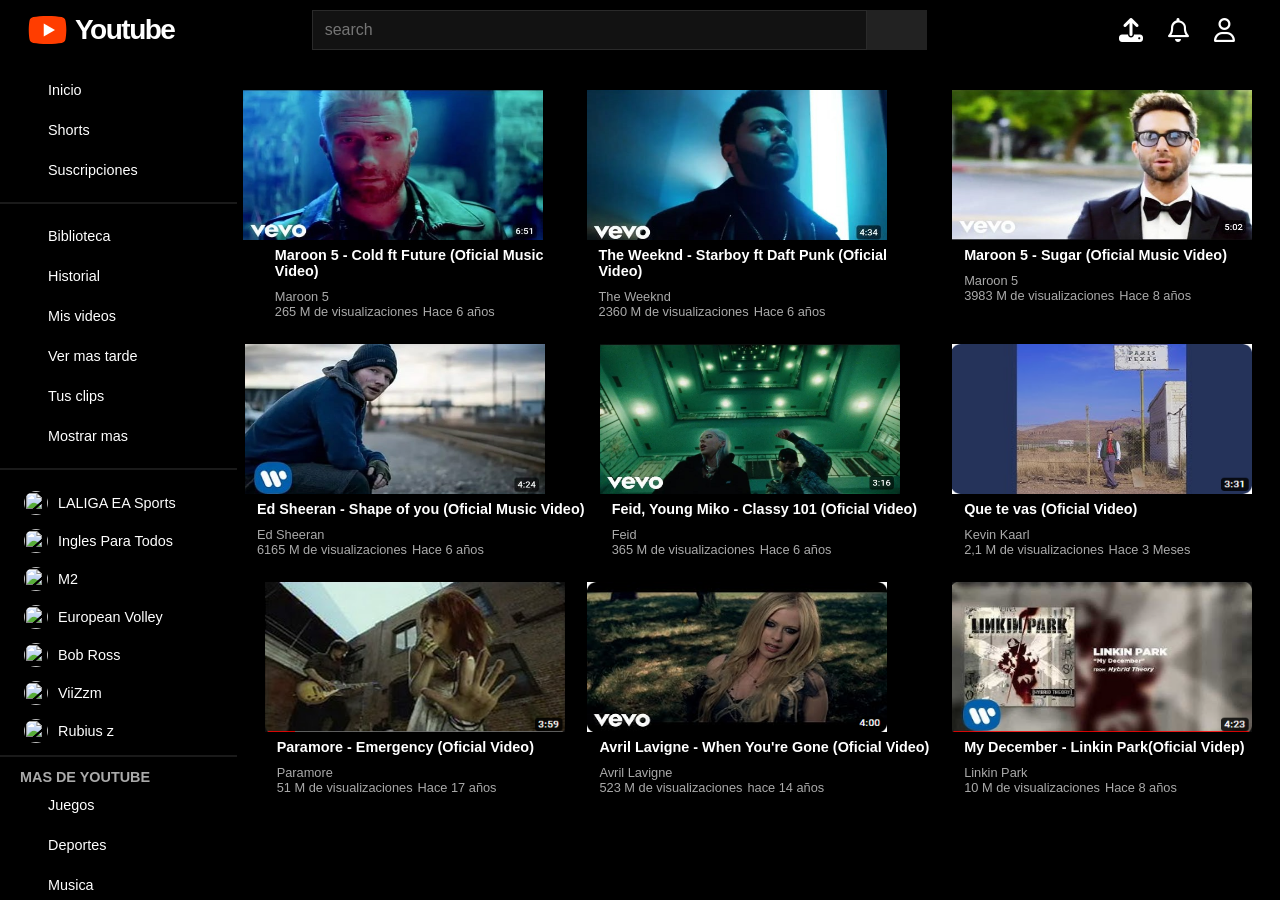
==== index.html @ f1688d09 "index" ====
<!DOCTYPE html>
<html lang="en">
  <head>
    <meta charset="UTF-8" />
    <meta name="viewport" content="width=device-width, initial-scale=1.0" />
    <title>Document</title>
    <link rel="stylesheet" href="./css/youtube.css" />
    <link
      rel="stylesheet"
      href="https://cdnjs.cloudflare.com/ajax/libs/remixicon/4.0.1/remixicon.css"
      integrity="sha512-ZH3KB6wI5ADHaLaez5ynrzxR6lAswuNfhlXdcdhxsvOUghvf02zU1dAsOC6JrBTWbkE1WNDNs5Dcfz493fDMhA=="
      crossorigin="anonymous"
      referrerpolicy="no-referrer"
    />
    <link
      rel="stylesheet"
      href="https://cdnjs.cloudflare.com/ajax/libs/font-awesome/6.5.1/css/all.min.css"
      integrity="sha512-DTOQO9RWCH3ppGqcWaEA1BIZOC6xxalwEsw9c2QQeAIftl+Vegovlnee1c9QX4TctnWMn13TZye+giMm8e2LwA=="
      crossorigin="anonymous"
      referrerpolicy="no-referrer"
    />
  </head>
  <body>
    <!--header y aside-->
    <div class="header">
      <div class="logo-contenedor">
        <i class="ri-menu-line"></i>
        <div class="logo">
          <div class="logo-svg">
            <svg
              xmlns="http://www.w3.org/2000/svg"
              x="0px"
              y="0px"
              width="25"
              height="25"
              viewBox="0 0 48 48"
            >
              <path
                fill="#FF3D00"
                d="M43.2,33.9c-0.4,2.1-2.1,3.7-4.2,4c-3.3,0.5-8.8,1.1-15,1.1c-6.1,0-11.6-0.6-15-1.1c-2.1-0.3-3.8-1.9-4.2-4C4.4,31.6,4,28.2,4,24c0-4.2,0.4-7.6,0.8-9.9c0.4-2.1,2.1-3.7,4.2-4C12.3,9.6,17.8,9,24,9c6.2,0,11.6,0.6,15,1.1c2.1,0.3,3.8,1.9,4.2,4c0.4,2.3,0.9,5.7,0.9,9.9C44,28.2,43.6,31.6,43.2,33.9z"
              ></path>
              <path fill="#FFF" d="M20 31L20 17 32 24z"></path>
            </svg>
          </div>
          <h1 id="logo-txt">Youtube</h1>
        </div>
      </div>
      <div class="contenedor-busqueda">
        <form action="">
          <input type="text" placeholder="search" />
        </form>
        <div class="boton-busqueda"><i class="ri-search-line"></i></div>
        <div class="boton-mic"><i class="ri-mic-fill"></i></div>
      </div>
      <div class="perfil-contenedor">
        <i class="fa-solid fa-upload"></i>
        <i class="fa-regular fa-bell"></i>
        <i class="fa-regular fa-user"></i>
      </div>
    </div>

    <!--videos del main-->
    <div class="contenedor-body">
      <div class="sidebar">
        <div class="sidebar-items">
          <a href="#" class="sidebar-item"
            ><i class="ri-home-5-line"></i>Inicio</a
          >
          <a href="#" class="sidebar-item"
            ><i class="ri-compass-3-line"></i>Shorts</a
          >
          <a href="#" class="sidebar-item"
            ><i class="ri-wireless-charging-line"></i>Suscripciones</a
          >

          <hr />
          <a href="#" class="sidebar-item"
            ><i class="ri-links-line"></i>Biblioteca</a
          >
          <a href="#" class="sidebar-item"
            ><i class="ri-history-line"></i>Historial</a
          >
          <a href="#" class="sidebar-item"
            ><i class="ri-video-line"></i>Mis videos</a
          >
          <a href="#" class="sidebar-item"
            ><i class="ri-time-line"></i>Ver mas tarde</a
          >
          <a href="#" class="sidebar-item"
            ><i class="ri-play-list-2-line"></i>Tus clips</a
          >
          <a href="#" class="sidebar-item"
            ><i class="ri-arrow-down-s-line"></i>Mostrar mas</a
          >

          <hr />
          <div class="suscripciones">
            <div class="canales-txt">
              <img
                id="img"
                draggable="false"
                class="style-scope yt-img-shadow"
                height="24"
                width="24"
                alt=""
                src="https://yt3.ggpht.com/OVP6IGRLXliriQ3Dd-Db-CcdD6yNnj0AssbIFYW8wLPyvmTxib80C0q5TOS2vEtL9IarzQNolxQ=s88-c-k-c0x00ffffff-no-rj"
              />
              <p>LALIGA EA Sports</p>
            </div>
            <div class="canales-txt">
              <img
                id="img"
                draggable="false"
                class="style-scope yt-img-shadow"
                height="24"
                width="24"
                alt=""
                src="https://yt3.ggpht.com/MznGVYZRcHS9CMGZZm9ev8XUfIhXkVyL7HyWANi-tYaa_Q1lMn6mw01kzwGaaFnhwfVZQIrD=s88-c-k-c0x00ffffff-no-rj"
              />
              <p>Ingles Para Todos</p>
            </div>
            <div class="canales-txt">
              <img
                id="img"
                draggable="false"
                class="style-scope yt-img-shadow"
                height="24"
                width="24"
                alt=""
                src="https://yt3.ggpht.com/ytc/AIf8zZT7I9fm_Kbq04Z_8jks2UROH0u6z5M_yr2vdWLkYw=s88-c-k-c0x00ffffff-no-rj"
              />
              <p>M2</p>
            </div>
            <div class="canales-txt">
              <img
                id="img"
                draggable="false"
                class="style-scope yt-img-shadow"
                height="24"
                width="24"
                alt=""
                src="https://yt3.ggpht.com/jLxBBAerHqBqVtnEddBYAb02EopKuDGC3WidlVA714cJtjG9ItFjOfgp630nIbF-4uBPhxOX1Q=s88-c-k-c0x00ffffff-no-rj"
              />
              <p>European Volley</p>
            </div>
            <div class="canales-txt">
              <img
                id="img"
                draggable="false"
                class="style-scope yt-img-shadow"
                height="24"
                width="24"
                alt=""
                src="https://yt3.ggpht.com/ZJGwKd4H-lsmPo6cZ2WJ7aaU6uRJYOAmj-MDIDy_Se0sUu3iM41hG3KXgVz690DeEPRqxaKx=s88-c-k-c0x00ffffff-no-rj"
              />
              <p>Bob Ross</p>
            </div>
            <div class="canales-txt">
              <img
                id="img"
                draggable="false"
                class="style-scope yt-img-shadow"
                height="24"
                width="24"
                alt=""
                src="https://yt3.ggpht.com/YGPEedlNibfZPWgU34TrM9OvcUqpW7l-pTXacFFbCKCKZbrdaYdu6-anGa9VOlvmbBs4rhKSHw=s88-c-k-c0x00ffffff-no-rj"
              />
              <p>ViiZzm</p>
            </div>
            <div class="canales-txt">
              <img
                id="img"
                draggable="false"
                class="style-scope yt-img-shadow"
                height="24"
                width="24"
                alt=""
                src="https://yt3.ggpht.com/ytc/AIf8zZTbBHWdBOpzDOnwKL0l68ZOkzCoEAEL6NSBMAjKRw=s88-c-k-c0x00ffffff-no-rj"
              />
              <p>Rubius z</p>
            </div>
          </div>
          <hr />
          <h4 class="mas">Mas de Youtube</h4>
          <a href="#" class="sidebar-item"
            ><i class="ri-keyboard-box-line"></i>Juegos</a
          >
          <a href="#" class="sidebar-item"
            ><i class="ri-award-line"></i>Deportes</a
          >
          <a href="#" class="sidebar-item"
            ><i class="ri-music-line"></i>Musica</a
          >
        </div>
      </div>
      <!--Videos del main-->
      <div class="contenedor-video">
        <div class="video-contenido-cover">
          <div class="contenido-video">
            <a href="cold.html" class="video-caja">
              <img src="./imagenes/cold.jpeg" width="300px" height="150px" />
            </a>
            <div class="video-detalles">
              <div class="channel-logo"></div>
              <div class="detalles">
                <h3 class="title">
                  Maroon 5 - Cold ft Future (Oficial Music Video)
                </h3>
                <div class="canal-nombre">Maroon 5</div>
                <div class="vistas-tiempo">
                  <div class="vistas">265 M de visualizaciones</div>
                  <div class="tiempo">Hace 6 años</div>
                </div>
              </div>
            </div>
          </div>
        </div>
        <div class="video-contenido-cover">
          <div class="contenido-video">
            <a href="#" class="video-caja">
              <img
                src="./imagenes/Starboy.jpeg"
                width="300px"
                height="150px"
                width="300px"
                height="150px"
              />
            </a>
            <div class="video-detalles">
              <div class="detalles">
                <h3 class="title">
                  The Weeknd - Starboy ft Daft Punk (Oficial Video)
                </h3>
                <div class="canal-nombre">The Weeknd</div>
                <div class="vistas-tiempo">
                  <div class="vistas">2360 M de visualizaciones</div>
                  <div class="tiempo">Hace 6 años</div>
                </div>
              </div>
            </div>
          </div>
        </div>
        <div class="video-contenido-cover">
          <div class="contenido-video">
            <a href="#" class="video-caja">
              <img
                src="./imagenes/WhatsApp Image 2023-12-25 at 1.57.15 PM.jpeg"
                width="300px"
                height="150px"
              />
              <p></p>
            </a>
            <div class="video-detalles">
              <div class="detalles">
                <h3 class="title">Maroon 5 - Sugar (Oficial Music Video)</h3>
                <div class="canal-nombre">Maroon 5</div>
                <div class="vistas-tiempo">
                  <div class="vistas">3983 M de visualizaciones</div>
                  <div class="tiempo">Hace 8 años</div>
                </div>
              </div>
            </div>
          </div>
        </div>
        <div class="video-contenido-cover">
          <div class="contenido-video">
            <a href="#" class="video-caja">
              <img
                src="./imagenes/WhatsApp Image 2 2023-12-25 at 1.57.15 PM.jpeg"
                width="300px"
                height="150px"
              />
              <p></p>
            </a>
            <div class="video-detalles">
              <div class="detalles">
                <h3 class="title">
                  Ed Sheeran - Shape of you (Oficial Music Video)
                </h3>
                <div class="canal-nombre">Ed Sheeran</div>
                <div class="vistas-tiempo">
                  <div class="vistas">6165 M de visualizaciones</div>
                  <div class="tiempo">Hace 6 años</div>
                </div>
              </div>
            </div>
          </div>
        </div>
        <div class="video-contenido-cover">
          <div class="contenido-video">
            <a href="#" class="video-caja">
              <img src="./imagenes/classy.jpg" width="300px" height="150px" />
              <p></p>
            </a>
            <div class="video-detalles">
              <div class="detalles">
                <h3 class="title">
                  Feid, Young Miko - Classy 101 (Oficial Video)
                </h3>
                <div class="canal-nombre">Feid</div>
                <div class="vistas-tiempo">
                  <div class="vistas">365 M de visualizaciones</div>
                  <div class="tiempo">Hace 6 años</div>
                </div>
              </div>
            </div>
          </div>
        </div>
        <div class="video-contenido-cover">
          <div class="contenido-video">
            <a href="#" class="video-caja">
              <img
                src="./imagenes/kevinkaarl.png"
                width="300px"
                height="150px"
              />
            </a>
            <div class="video-detalles">
              <div class="detalles">
                <h3 class="title">Que te vas (Oficial Video)</h3>
                <div class="canal-nombre">Kevin Kaarl</div>
                <div class="vistas-tiempo">
                  <div class="vistas">2,1 M de visualizaciones</div>
                  <div class="tiempo">Hace 3 Meses</div>
                </div>
              </div>
            </div>
          </div>
        </div>
        <div class="video-contenido-cover">
          <div class="contenido-video">
            <a href="#" class="video-caja">
              <img
                src="./imagenes/paramore-video.png"
                width="300px"
                height="150px"
              />
            </a>
            <div class="video-detalles">
              <div class="detalles">
                <h3 class="title">Paramore - Emergency (Oficial Video)</h3>
                <div class="canal-nombre">Paramore</div>
                <div class="vistas-tiempo">
                  <div class="vistas">51 M de visualizaciones</div>
                  <div class="tiempo">Hace 17 años</div>
                </div>
              </div>
            </div>
          </div>
        </div>
        <div class="video-contenido-cover">
          <div class="contenido-video">
            <a href="#" class="video-caja">
              <img
                src="./imagenes/avrillaviogne.png"
                width="300px"
                height="150px"
              />
            </a>
            <div class="video-detalles">
              <div class="detalles">
                <h3 class="title">
                  Avril Lavigne - When You're Gone (Oficial Video)
                </h3>
                <div class="canal-nombre">Avril Lavigne</div>
                <div class="vistas-tiempo">
                  <div class="vistas">523 M de visualizaciones</div>
                  <div class="tiempo">hace 14 años</div>
                </div>
              </div>
            </div>
          </div>
        </div>
        <div class="video-contenido-cover">
          <div class="contenido-video">
            <a href="#" class="video-caja">
              <img
                src="./imagenes/linkin park.png"
                width="300px"
                height="150px"
              />
            </a>
            <div class="video-detalles">
              <div class="detalles">
                <h3 class="title">My December - Linkin Park(Oficial Videp)</h3>
                <div class="canal-nombre">Linkin Park</div>
                <div class="vistas-tiempo">
                  <div class="vistas">10 M de visualizaciones</div>
                  <div class="tiempo">Hace 8 años</div>
                </div>
              </div>
            </div>
          </div>
        </div>
      </div>
    </div>
  </body>


  </html>
---- css/youtube.css ----
* {
  font-family: Arial, Helvetica, sans-serif;
  padding: 0;
  margin: 0;
  box-sizing: border-box;
  scroll-behavior: smooth;
  background-color: black;
}

/*Barra nav y aside*/
.header {
  position: fixed;
  top: 0;
  left: 0;
  width: 100%;
  background-color: #212121;
}

.header {
  position: fixed;
  top: 0;
  left: 0;
  width: 100%;
  background-color: black;
  display: flex;
  align-items: center;
  justify-content: center;
  justify-content: space-between;
  padding: 5px 25px;
  padding-right: 45px;
}

i {
  font-size: 1.5rem;
  color: #fff;
}

.logo-svg {
  position: relative;
  height: 20px;
  width: 20px;
}

/*Barra nav y aside*/
i {
  font-size: 1.5rem;
  color: #fff;
}

.logo-svg {
  position: relative;
  height: 50px;
  width: 50px;
}

svg {
  position: absolute;
  top: 0;
  left: 0;
  width: 90%;
  height: 100%;
  object-fit: cover;
}

#logo-txt {
  letter-spacing: -1.5px;
  color: #fff;
}

h1 {
  font-size: 1.5rem;
}

h4 {
  font-size: 0.9rem;
  text-transform: uppercase;
  color: #aaa;
  margin-left: 20px;
}

i {
  font-size: 1.5rem;
  color: #fff;
  cursor: pointer;
}

p,
a {
  font-size: 0.9rem;
}

hr {
  border: 1px solid rgba(255, 255, 255, 0.1);
  margin: 12px 0;
}

/*Scrollbar estilo*/
::-webkit-scrollbar {
  width: 8px;
}

::-webkit-scrollbar-track {
  background: none;
}

::-webkit-scrollbar-thumb {
  background: transparent;
  border-radius: 5px;
}

.sidebar:hover::-webkit-scrollbar-thumb {
  background: #717171;
}

::-webkit-scrollbar-thumb:hover {
  background: #888;
}

.logo {
  display: flex;
  align-items: center;
}

.logo-contenedor {
  display: flex;
  align-items: center;
}

.contenedor-busqueda {
  display: flex;
  align-items: center;
  flex: 0 1 685px;
  margin-left: 40px;
}

.contenedor-busqueda form {
  position: relative;
  width: 100%;
}

.contenedor-busqueda input {
  height: 40px;
  display: flex;
  align-items: center;
  width: 100%;
  background-color: #121212;
  border: 1px solid rgba(255, 255, 255, 0.1);
  padding: 12px;
  color: #fff;
  font-size: 1rem;
}

.boton-busqueda {
  min-width: 60px;
  height: 40px;
  display: flex;
  align-items: center;
  justify-content: center;
  z-index: 20;
  background-color: black;
  outline: none;
  border: none;
}

.boton-mic {
  min-width: 60px;
  height: 40px;
  border-radius: 50%;
  outline: none;
  border: none;
  margin-left: 10px;
  display: flex;
  align-items: center;
  justify-content: center;
  background-color: black;
}

.perfil-contenedor {
  display: flex;
  align-items: center;
}

.perfil-contenedor i {
  margin-left: 25px;
}

/*aside*/
.contenedor-body {
  display: flex;
  position: fixed;
  height: calc(100vh - 60px);
  top: 60px;
}

.sidebar {
  background-color: black;
  padding-top: 10px;
  width: 240px;
  overflow-y: scroll;
  color: #fff;
}

.sidebar a {
  text-decoration: none;
  color: #fff;
}

.sidebar-items {
  display: flex;
  flex-direction: column;
}

.sidebar-item {
  display: flex;
  align-items: center;
  padding: 0 24px;
  cursor: pointer;
  height: 40px;
}

.sidebar-item:hover {
  background-color: #4c4c4c;
}

.sidebar-item i {
  margin-right: 24px;
}

.suscripciones {
  display: flex;
  flex-direction: column;
  padding: 0 24px;
  gap: 14px;
  margin-top: 4%;
}

.canales-txt:hover {
  background-color: #4c4c4c;
  cursor: pointer;
}

.canales-txt {
  display: flex;
  gap: 10px;
  align-items: center;
}

.suscripciones img {
  border-radius: 50%;
}
/*Para abajo main, seccion de videos, reels etc*/


input {
  color: white;
}

.inicio {
  position: sticky;
  justify-content: center;
  align-items: center;
  color: white;
  z-index: -1;
}

.buscador {
  display: flex;
  color: white;
  width: 150px;
}

.preferencias {
  display: grid;
  grid-template-columns: repeat(7, 1fr);
  gap: 10px;
  padding: 15px;
  justify-items: center;
  align-content: center;
  color: white;
}

h1 {
  font-size: 28px;
}

.logo {
  display: flex;
  align-items: center;
}

.logo-contenedor {
  display: flex;
  align-items: center;
}

.contenedor-busqueda {
  display: flex;
  align-items: center;
  flex: 0 1 685px;
  margin-left: 40px;
}

.contenedor-busqueda form {
  position: relative;
  width: 100%;
}

.contenedor-busqueda input {
  height: 40px;
  display: flex;
  align-items: center;
  width: 100%;
  background-color: #121212;
  border: 1px solid rgba(255, 255, 255, 0.1);
  padding: 12px;
  color: #fff;
  font-size: 1rem;
}

.boton-busqueda {
  min-width: 60px;
  height: 40px;
  display: flex;
  align-items: center;
  justify-content: center;
  z-index: 20;
  background-color: #222222;
  outline: none;
  border: none;
}

.boton-mic {
  min-width: 60px;
  height: 40px;
  border-radius: 50%;
  outline: none;
  border: none;
  margin-left: 10px;
  display: flex;
  align-items: center;
  justify-content: center;
  background-color: black;
}

.perfil-contenedor {
  display: flex;
  align-items: center;
}

.perfil-contenedor i {
  margin-left: 25px;
}

aside .contenedor-body {
  display: flex;
  position: fixed;
  height: calc(100vh -60px);
  top: 60px;
}

.sidebar {
  background-color: black;
}

/*Para abajo main, seccion de videos, reels etc*/

#logo-txt {
  letter-spacing: -1.5px;
  color: white;
  display: flex;
}

input {
  color: white;
}

h2 {
  color: white;
  padding-left: 50px;
  padding-top: 50px;
}

.reels {
  display: grid;
  grid-template-columns: repeat(2, 1fr);
  gap: 10px;
  justify-items: center;
  padding: 5px;
  color: white;
}
.inicio {
  position: sticky;
  justify-content: center;
  align-items: center;
  color: white;
  z-index: -1;
}

.buscador {
  display: flex;
  color: white;
  width: 150px;
}

button {
  color: white;
  border-radius: 10%;
}

.contenedor-video {
  display: grid;
  grid-template-columns: repeat(3, 1fr);
  grid-gap: 0;
  padding: 30px 6px;
  background-color: black;
  overflow-y: scroll;
  height: calc(100vh - 166px);
  justify-items: center;
}

.video-caja {
  position: relative;
  width: auto;
  height: 145px;
  display: block;
}

.video-contenido-cover {
  position: relative;
  transition: 0.5s;
  transition-delay: 0.05s;
}

.channel-logo {
  position: relative;
  min-width: 20px;
  height: 20px;
  border-radius: 100%;
  overflow: hidden;
}

.contenido-video {
  margin-bottom: 25px;
  position: relative;
  transition: 0.5s;
  width: 100%;
}

.video-detalles {
  display: flex;
  color: #fff;
  padding-top: 12px;
}

.detalles {
  margin-left: 12px;
}

.title {
  font-size: 0.9rem;
}

.canal-nombre {
  font-size: 0.8rem;
  margin-top: 10px;
  color: #aaa;
}

.vistas-tiempo {
  display: flex;
  font-size: 0.8rem;
  color: #aaa;
}

.tiempo {
  margin-left: 5px;
}
/*shorts*/
.shorts-seccion{
  display: flex;
  flex-direction: row;
  gap: 20px;
}


/*Responsive*/

@media (max-width: 1200px) {
  .sidebar {
    width: 70px;
    overflow-x: hidden;
  }

  .mas {
    display: none;
  }
}

@media (max-width: 1050px) {
  .contenedor-video {
    grid-template-columns: repeat(2, 1fr);
  }

  .canales-txt p {
    display: none;
  }
}

@media (max-width: 820px) {
  .contenedor-video {
    grid-template-columns: 1fr;
  }

  .contenedor-busqueda {
    display: none;
  }
  .contenedor-video {
    grid-gap: 10px;
    padding: 20px;
  }
}
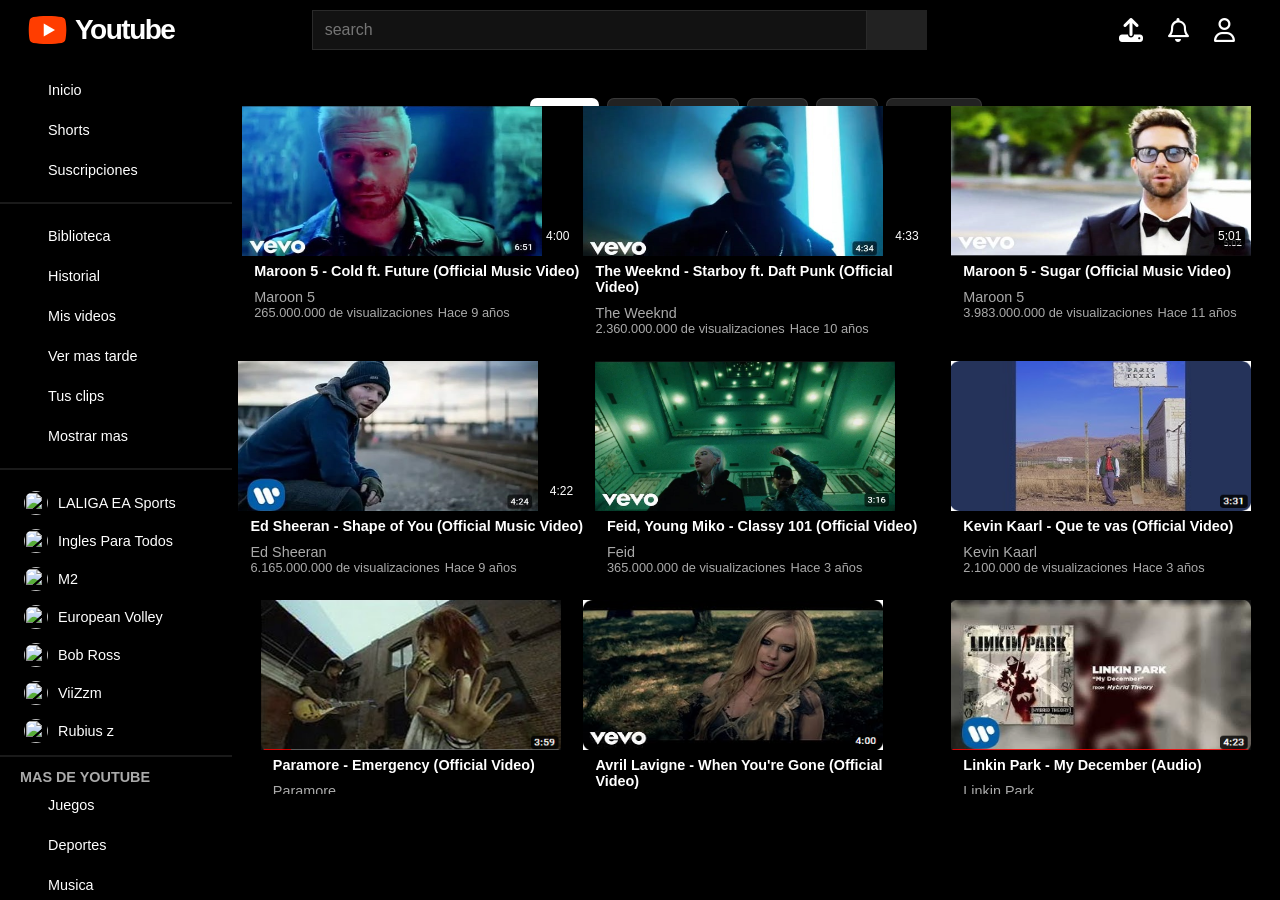
==== commit ac8b4869: "mejoras-probando" ====
--- a/index.html
+++ b/index.html
@@ -3,7 +3,7 @@
   <head>
     <meta charset="UTF-8" />
     <meta name="viewport" content="width=device-width, initial-scale=1.0" />
-    <title>Document</title>
+    <title>YouTube Clone</title>
     <link rel="stylesheet" href="./css/youtube.css" />
     <link
       rel="stylesheet"
@@ -394,6 +394,8 @@
         </div>
       </div>
     </div>
+    <script src="./js/data.js"></script>
+  <script src="./js/app.js"></script>
   </body>
 
 
